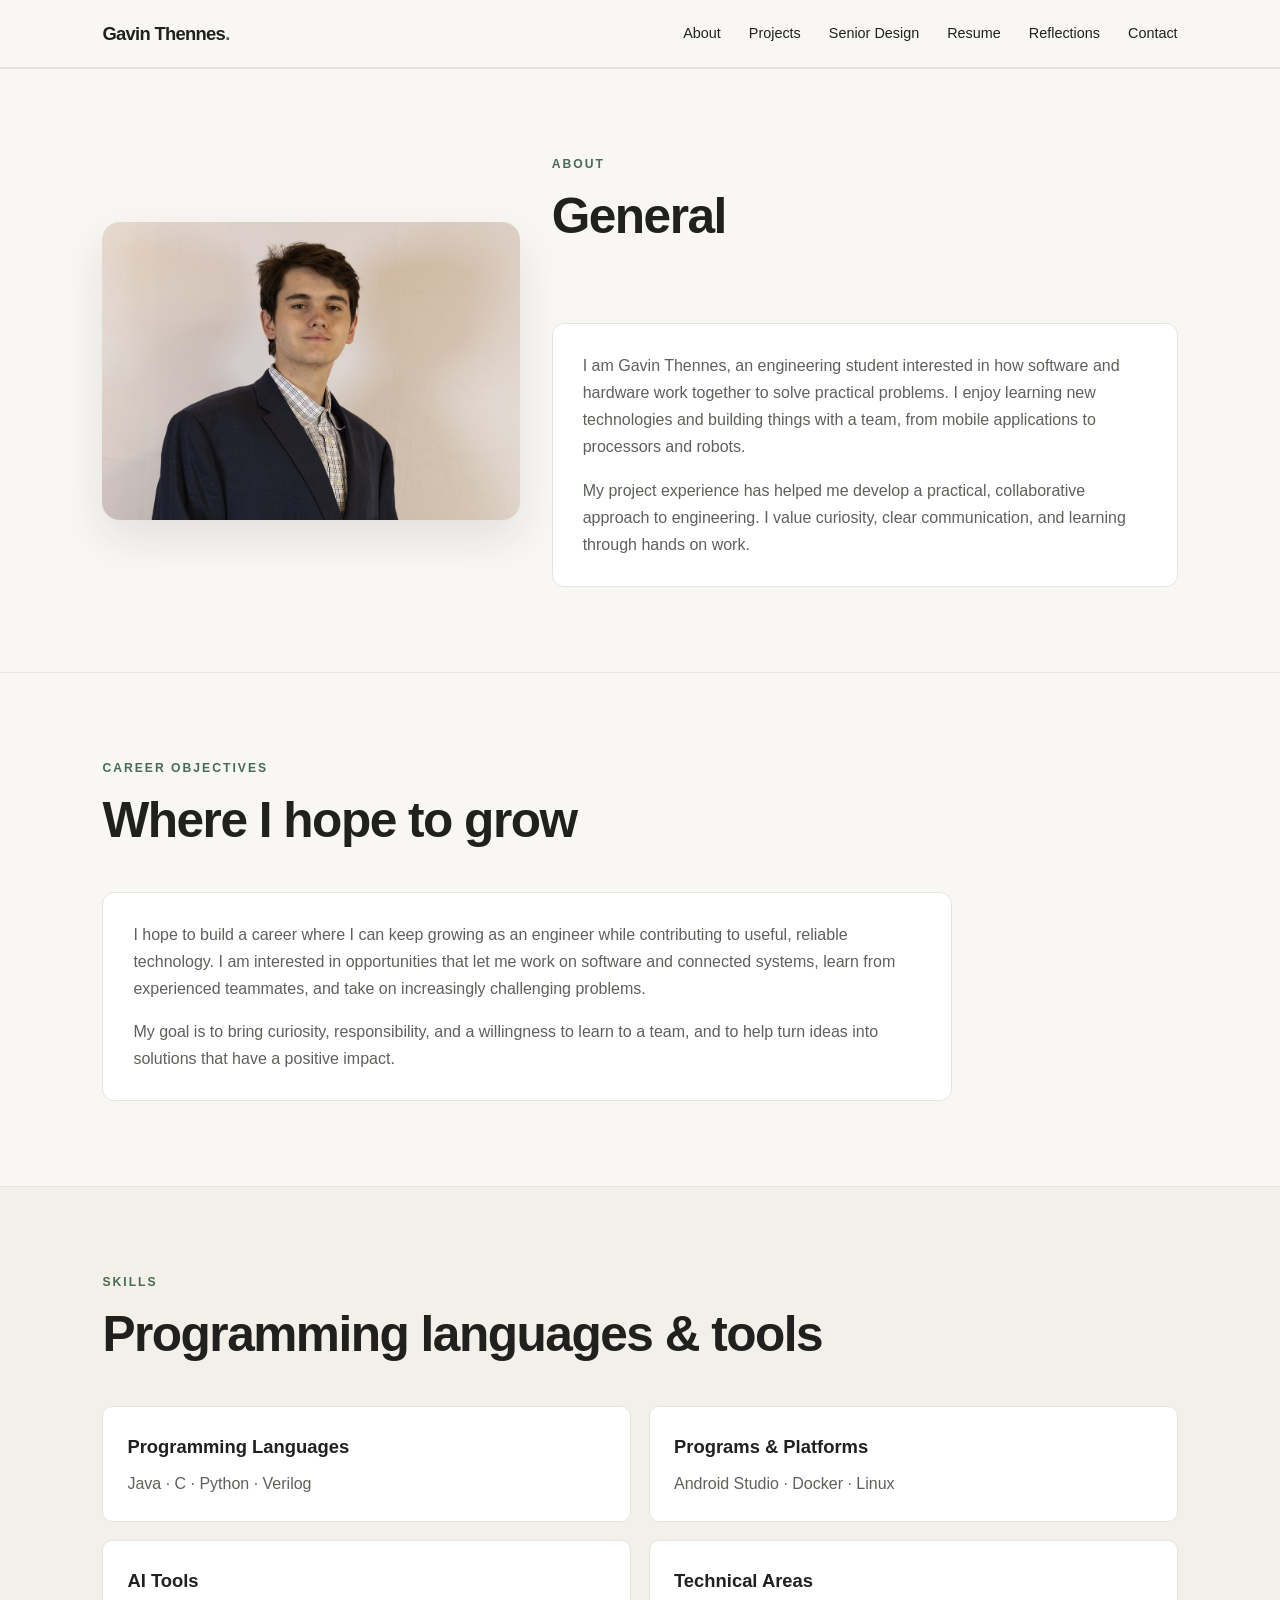
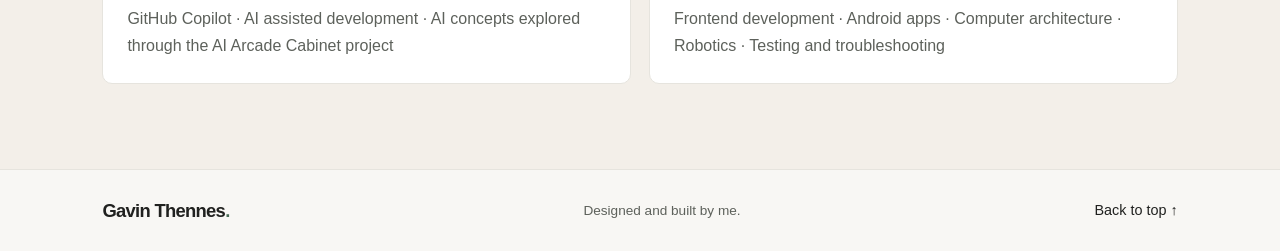
==== about.html @ 058e00fd "first commit" ====
<!DOCTYPE html>
<html lang="en">
<head>
  <meta charset="UTF-8">
  <meta name="viewport" content="width=device-width, initial-scale=1.0">
  <title>About | Gavin Thennes</title>
  <link rel="stylesheet" href="style.css">
</head>
<body>
  <header class="navbar">
    <a class="logo" href="index.html">Gavin Thennes<span>.</span></a>
    <nav aria-label="Main navigation">
      <a href="about.html">About</a>
      <a href="projects.html">Projects</a>
      <a href="senior-design.html">Senior Design</a>
      <a href="resume.html">Resume</a>
      <a href="reflections.html">Reflections</a>
      <a href="contact.html">Contact</a>
    </nav>
  </header>

  <main>
    <section class="section">
      <div class="about-layout">
        <div class="about-portrait">
          <img src="assets/NA1A6889.jpg" alt="Portrait of Gavin Thennes" />
        </div>
        <div class="about-copy">
          <div class="section-heading">
            <div>
              <p class="eyebrow">About</p>
              <h2>General</h2>
            </div>
          </div>
          <div class="narrative-box">
            <p>
              I am Gavin Thennes, an engineering student interested in how software and hardware
              work together to solve practical problems. I enjoy learning new technologies and
              building things with a team, from mobile applications to processors and robots.
            </p>
            <p>
              My project experience has helped me develop a practical, collaborative approach to
              engineering. I value curiosity, clear communication, and learning through hands on work.
            </p>
          </div>
        </div>
      </div>
    </section>

    <section class="section about-objective">
      <p class="eyebrow">Career Objectives</p>
      <h2>Where I hope to grow</h2>
      <div class="narrative-box">
        <p>
          I hope to build a career where I can keep growing as an engineer while contributing to
          useful, reliable technology. I am interested in opportunities that let me work on
          software and connected systems, learn from experienced teammates, and take on increasingly
          challenging problems.
        </p>
        <p>
          My goal is to bring curiosity, responsibility, and a willingness to learn to a team, and
          to help turn ideas into solutions that have a positive impact.
        </p>
      </div>
    </section>

    <section class="section about-skills">
      <p class="eyebrow">Skills</p>
      <h2>Programming languages &amp; tools</h2>
      <div class="about-skills-grid">
        <article class="about-skill-card">
          <h3>Programming Languages</h3>
          <p>Java · C · Python · Verilog</p>
        </article>
        <article class="about-skill-card">
          <h3>Programs &amp; Platforms</h3>
          <p>Android Studio · Docker · Linux</p>
        </article>
        <article class="about-skill-card">
          <h3>AI Tools</h3>
          <p>GitHub Copilot · AI assisted development · AI concepts explored through the AI Arcade Cabinet project</p>
        </article>
        <article class="about-skill-card">
          <h3>Technical Areas</h3>
          <p>Frontend development · Android apps · Computer architecture · Robotics · Testing and troubleshooting</p>
        </article>
      </div>
    </section>
  </main>

  <footer>
    <a class="logo" href="index.html">Gavin Thennes<span>.</span></a>
    <p>Designed and built by me.</p>
    <a href="index.html">Back to top ↑</a>
  </footer>
</body>
</html>
---- style.css ----
/* Personal portfolio — cream and green theme */

:root {
  --background: #f8f7f4;
  --surface: #ffffff;
  --text: #20211f;
  --muted: #5d615b;
  --accent: #476b55;
  --accent-strong: #314d3d;
  --border: #e6e4de;
  --soft-green: #e9eee7;
  --soft-ivory: #f3efe9;
}

* {
  box-sizing: border-box;
}

html {
  scroll-behavior: smooth;
  scroll-padding-top: 90px;
}

body {
  margin: 0;
  background: var(--background);
  color: var(--text);
  font-family: Arial, Helvetica, sans-serif;
  line-height: 1.7;
}

a {
  color: inherit;
  text-decoration: none;
}

a:focus-visible {
  outline: 3px solid var(--accent);
  outline-offset: 4px;
}

img {
  max-width: 100%;
}

.navbar {
  position: sticky;
  top: 0;
  z-index: 10;
  display: flex;
  justify-content: space-between;
  align-items: center;
  gap: 20px;
  padding: 18px 8%;
  background: rgb(248 247 244 / 94%);
  border-bottom: 1px solid var(--border);
  backdrop-filter: blur(12px);
}

.logo {
  font-size: 1.15rem;
  font-weight: 800;
  letter-spacing: -0.7px;
  white-space: nowrap;
}

.logo span {
  color: var(--accent);
}

nav {
  display: flex;
  gap: 28px;
  flex-wrap: wrap;
}

nav a,
footer a {
  font-size: 0.9rem;
}

nav a:hover,
footer a:hover {
  color: var(--accent);
}

.hero {
  max-width: 1200px;
  min-height: 570px;
  margin: auto;
  padding: 110px 8% 85px;
}

.hero-content {
  display: block;
}

.hero-copy {
  max-width: 850px;
}

.about-layout {
  display: grid;
  grid-template-columns: 0.8fr 1.2fr;
  gap: 32px;
  align-items: center;
}

.about-portrait {
  display: flex;
  justify-content: center;
  align-items: center;
}

.about-portrait img {
  display: block;
  width: min(100%, 430px);
  max-height: 640px;
  object-fit: cover;
  border-radius: 18px;
  box-shadow: 0 18px 45px rgb(32 33 31 / 10%);
}

.about-copy {
  width: 100%;
}

.about-objective .narrative-box {
  max-width: 850px;
}

.about-skills {
  background: var(--soft-ivory);
}

.about-skills-grid {
  display: grid;
  grid-template-columns: repeat(2, minmax(0, 1fr));
  gap: 18px;
  margin-top: 28px;
}

.about-skill-card {
  padding: 24px;
  border: 1px solid var(--border);
  border-radius: 10px;
  background: var(--surface);
}

.about-skill-card h3 {
  margin-bottom: 8px;
  font-size: 1.15rem;
}

.about-skill-card p {
  margin-bottom: 0;
  color: var(--muted);
}

.eyebrow {
  color: var(--accent);
  font-size: 0.76rem;
  font-weight: 700;
  letter-spacing: 2px;
  text-transform: uppercase;
}

h1,
h2,
h3,
h4,
p,
ul {
  margin-top: 0;
}

h1 {
  margin: 22px 0;
  font-size: clamp(3rem, 7vw, 5.7rem);
  line-height: 1.08;
  letter-spacing: -4px;
}

h2 {
  font-size: clamp(2rem, 4vw, 3.1rem);
  line-height: 1.2;
  letter-spacing: -1.5px;
}

h1 span {
  color: var(--accent);
}

.intro {
  max-width: 610px;
  color: var(--muted);
  font-size: 1.08rem;
}

.contact-inline {
  display: flex;
  flex-wrap: wrap;
  gap: 18px;
  margin: 26px 0 0;
  padding: 0;
  list-style: none;
  color: var(--muted);
  font-size: 0.96rem;
}

.hero-actions {
  display: flex;
  flex-wrap: wrap;
  gap: 12px;
  margin-top: 30px;
}

.button {
  display: inline-block;
  padding: 12px 20px;
  border: 1px solid var(--accent);
  border-radius: 5px;
  transition: transform 0.2s ease, background 0.2s ease;
}

.button:hover {
  transform: translateY(-2px);
}

.primary {
  background: var(--accent);
  color: #ffffff;
}

.primary:hover {
  background: var(--accent-strong);
}

.secondary {
  background: transparent;
}

.section {
  padding: 85px 8%;
  border-top: 1px solid var(--border);
  scroll-margin-top: 90px;
}

.section-heading {
  display: flex;
  justify-content: space-between;
  align-items: end;
  gap: 20px;
  margin-bottom: 35px;
}

.card-links {
  display: grid;
  grid-template-columns: repeat(3, minmax(0, 1fr));
  gap: 22px;
}

.mini-link {
  display: flex;
  flex-direction: column;
  gap: 10px;
  min-height: 180px;
  padding: 24px;
  border: 1px solid var(--border);
  border-radius: 12px;
  background: var(--surface);
  transition: transform 0.2s ease, box-shadow 0.2s ease;
}

.mini-link:hover {
  transform: translateY(-4px);
  box-shadow: 0 12px 30px rgb(32 33 31 / 7%);
}

.mini-link span {
  color: var(--accent);
  font-size: 0.75rem;
  font-weight: 700;
  letter-spacing: 1px;
}

.mini-link strong {
  font-size: 1.4rem;
  color: var(--text);
}

.mini-link small {
  margin-top: auto;
  color: var(--muted);
  line-height: 1.5;
}

.narrative-box {
  padding: 28px 30px;
  border: 1px solid var(--border);
  border-radius: 12px;
  background: var(--surface);
  color: var(--muted);
}

.narrative-box p:last-child {
  margin-bottom: 0;
}

.feature-project {
  margin-bottom: 32px;
  padding: 28px;
  border: 1px solid var(--border);
  border-radius: 12px;
  background: #fcfbf9;
}

.project-page-link {
  display: block;
  color: inherit;
  transition: transform 0.2s ease, box-shadow 0.2s ease;
}

.project-page-link:hover {
  transform: translateY(-3px);
  box-shadow: 0 12px 30px rgb(32 33 31 / 7%);
}

.project-page-link > p {
  margin-bottom: 0;
  color: var(--muted);
}

.feature-project-header {
  margin-bottom: 18px;
}

.feature-project h3 {
  margin: 8px 0 0;
  font-size: clamp(1.7rem, 3vw, 2.4rem);
  letter-spacing: -1px;
}

.feature-grid {
  display: grid;
  grid-template-columns: repeat(2, minmax(0, 1fr));
  gap: 28px;
  color: var(--muted);
}

.document-links {
  display: grid;
  gap: 6px;
  margin: -10px 0 18px;
  padding-left: 20px;
}

.document-links a {
  color: var(--accent);
  font-weight: 700;
}

.project-type {
  color: var(--accent);
  font-size: 0.7rem;
  font-weight: 700;
  letter-spacing: 1px;
  text-transform: uppercase;
}

.project-grid {
  display: grid;
  grid-template-columns: repeat(2, minmax(0, 1fr));
  gap: 22px;
}

.project-card {
  display: flex;
  flex-direction: column;
  overflow: hidden;
  background: var(--surface);
  border: 1px solid var(--border);
  border-radius: 8px;
  transition: transform 0.2s ease, box-shadow 0.2s ease;
}

.project-card-featured {
  grid-column: 1 / -1;
  display: grid;
  grid-template-columns: minmax(220px, 0.75fr) minmax(0, 1.25fr);
}

.project-card-featured .project-art {
  min-height: 100%;
}

.project-card-featured .project-info {
  padding: 32px;
}

.project-card:hover {
  transform: translateY(-5px);
  box-shadow: 0 12px 30px rgb(32 33 31 / 7%);
}

.project-art {
  position: relative;
  display: flex;
  justify-content: space-between;
  align-items: flex-start;
  min-height: 190px;
  padding: 22px;
  overflow: hidden;
}

.project-art > span:first-child {
  font-size: 0.72rem;
  font-weight: 700;
  letter-spacing: 1.5px;
}

.art-one {
  background: #e1e8df;
  color: #365440;
}

.art-two {
  background: #e9e3d8;
  color: #655542;
}

.art-three {
  background: #dfe6ed;
  color: #3e5368;
}

.art-symbol {
  position: absolute;
  right: 22px;
  bottom: -22px;
  font-size: 6rem;
  font-weight: 800;
  line-height: 1.2;
  opacity: 0.18;
}

.project-info {
  display: flex;
  flex: 1;
  flex-direction: column;
  padding: 24px;
  color: var(--muted);
}

.project-info h3 {
  margin: 0 0 12px;
  font-size: 1.35rem;
  line-height: 1.35;
  color: var(--text);
}

.project-info p {
  font-size: 0.93rem;
}

.project-info strong {
  color: var(--text);
}

.tags {
  display: flex;
  flex-wrap: wrap;
  gap: 7px;
  margin: 10px 0 14px;
}

.tags span {
  padding: 4px 9px;
  border: 1px solid var(--border);
  border-radius: 4px;
  background: #faf9f6;
  color: #555950;
  font-size: 0.74rem;
}

.project-info a,
.feature-grid a {
  margin-top: auto;
  padding-top: 8px;
  color: var(--accent);
  font-size: 0.85rem;
  font-weight: 700;
}

.experience-list {
  display: grid;
  gap: 24px;
}

.experience-item {
  padding: 28px;
  border: 1px solid var(--border);
  border-radius: 12px;
  background: var(--surface);
}

.experience-meta {
  display: flex;
  justify-content: space-between;
  gap: 16px;
  margin-bottom: 12px;
  color: var(--accent);
  font-size: 0.8rem;
  font-weight: 700;
  letter-spacing: 0.08em;
  text-transform: uppercase;
}

.experience-item h3 {
  margin-bottom: 12px;
  font-size: 1.7rem;
}

.experience-item ul,
.resume-columns ul {
  padding-left: 18px;
  color: var(--muted);
}

.mini-grid {
  display: grid;
  grid-template-columns: repeat(2, minmax(0, 1fr));
  gap: 20px;
  margin: 24px 0;
}

.mini-grid h4 {
  margin-bottom: 8px;
  font-size: 1rem;
}

.mini-grid p {
  margin-bottom: 0;
  color: var(--muted);
}

.senior-design-link {
  margin-top: 32px;
}

.senior-design-photo {
  display: block;
  width: 100%;
  max-height: 520px;
  margin: 0 auto 28px;
  border: 1px solid var(--border);
  border-radius: 12px;
  background: var(--surface);
  object-fit: contain;
}

.senior-design-thumbnail {
  display: block;
  width: 100%;
  max-height: 280px;
  margin-bottom: 24px;
  border-radius: 8px;
  object-fit: cover;
  object-position: center 58%;
}

.resume-viewer {
  margin-top: 24px;
  border: 1px solid var(--border);
  border-radius: 12px;
  overflow: hidden;
  background: var(--surface);
}

.resume-viewer embed {
  display: block;
  width: 100%;
  height: min(1100px, 85vh);
  min-height: 560px;
}

.resume-cta {
  margin-top: 24px;
}

.reflections {
  background: var(--soft-ivory);
}

.reflection-grid {
  display: grid;
  grid-template-columns: repeat(2, minmax(0, 1fr));
  gap: 22px;
  margin-top: 24px;
}

.reflection-card {
  padding: 24px;
  border: 1px solid var(--border);
  border-radius: 10px;
  background: var(--surface);
}

.reflection-card p {
  color: var(--muted);
}

.ethic-section {
  background: #f3f6f2;
}

.comments blockquote {
  margin: 0;
  padding: 28px 32px;
  border-left: 4px solid var(--accent);
  background: var(--surface);
  color: var(--muted);
  font-size: 1.05rem;
  line-height: 1.8;
}

.contact {
  padding: 90px 8%;
  background: var(--soft-green);
  text-align: center;
  scroll-margin-top: 90px;
}

.contact > p:not(.eyebrow) {
  max-width: 600px;
  margin-right: auto;
  margin-left: auto;
  color: var(--muted);
}

.contact-links {
  display: flex;
  justify-content: center;
  flex-wrap: wrap;
  gap: 12px;
  margin-top: 28px;
}

footer {
  display: flex;
  justify-content: space-between;
  align-items: center;
  gap: 16px;
  padding: 25px 8%;
  border-top: 1px solid var(--border);
}

footer p {
  margin: 0;
  color: var(--muted);
  font-size: 0.85rem;
}

@media (max-width: 900px) {
  .feature-grid,
  .about-skills-grid,
  .resume-columns,
  .reflection-grid,
  .mini-grid {
    grid-template-columns: 1fr;
  }
}

@media (max-width: 760px) {
  .navbar {
    padding: 16px 5%;
    flex-wrap: wrap;
    gap: 14px;
  }

  nav {
    gap: 15px;
    flex-wrap: wrap;
  }

  nav a {
    font-size: 0.82rem;
  }

  .hero {
    min-height: auto;
    padding: 85px 6%;
  }

  h1 {
    letter-spacing: -2px;
  }

  .section {
    padding: 65px 6%;
  }

  .section-heading {
    align-items: flex-start;
    flex-direction: column;
  }

  .about-layout {
    grid-template-columns: 1fr;
  }

  .about-portrait img {
    width: min(100%, 360px);
  }

  .project-grid {
    grid-template-columns: 1fr;
  }

  .project-card-featured {
    grid-template-columns: 1fr;
  }

  .project-card:last-child {
    grid-column: auto;
  }

  .project-art {
    min-height: 170px;
  }

  .contact {
    padding: 70px 6%;
  }

  .contact-links {
    align-items: stretch;
    flex-direction: column;
    max-width: 260px;
    margin-right: auto;
    margin-left: auto;
  }

  .contact-links .button {
    text-align: center;
  }

  footer {
    padding: 24px 6%;
    flex-wrap: wrap;
  }
}

@media (prefers-reduced-motion: reduce) {
  html {
    scroll-behavior: auto;
  }

  *,
  *::before,
  *::after {
    transition-duration: 0.01ms !important;
    animation-duration: 0.01ms !important;
    animation-iteration-count: 1 !important;
  }
}
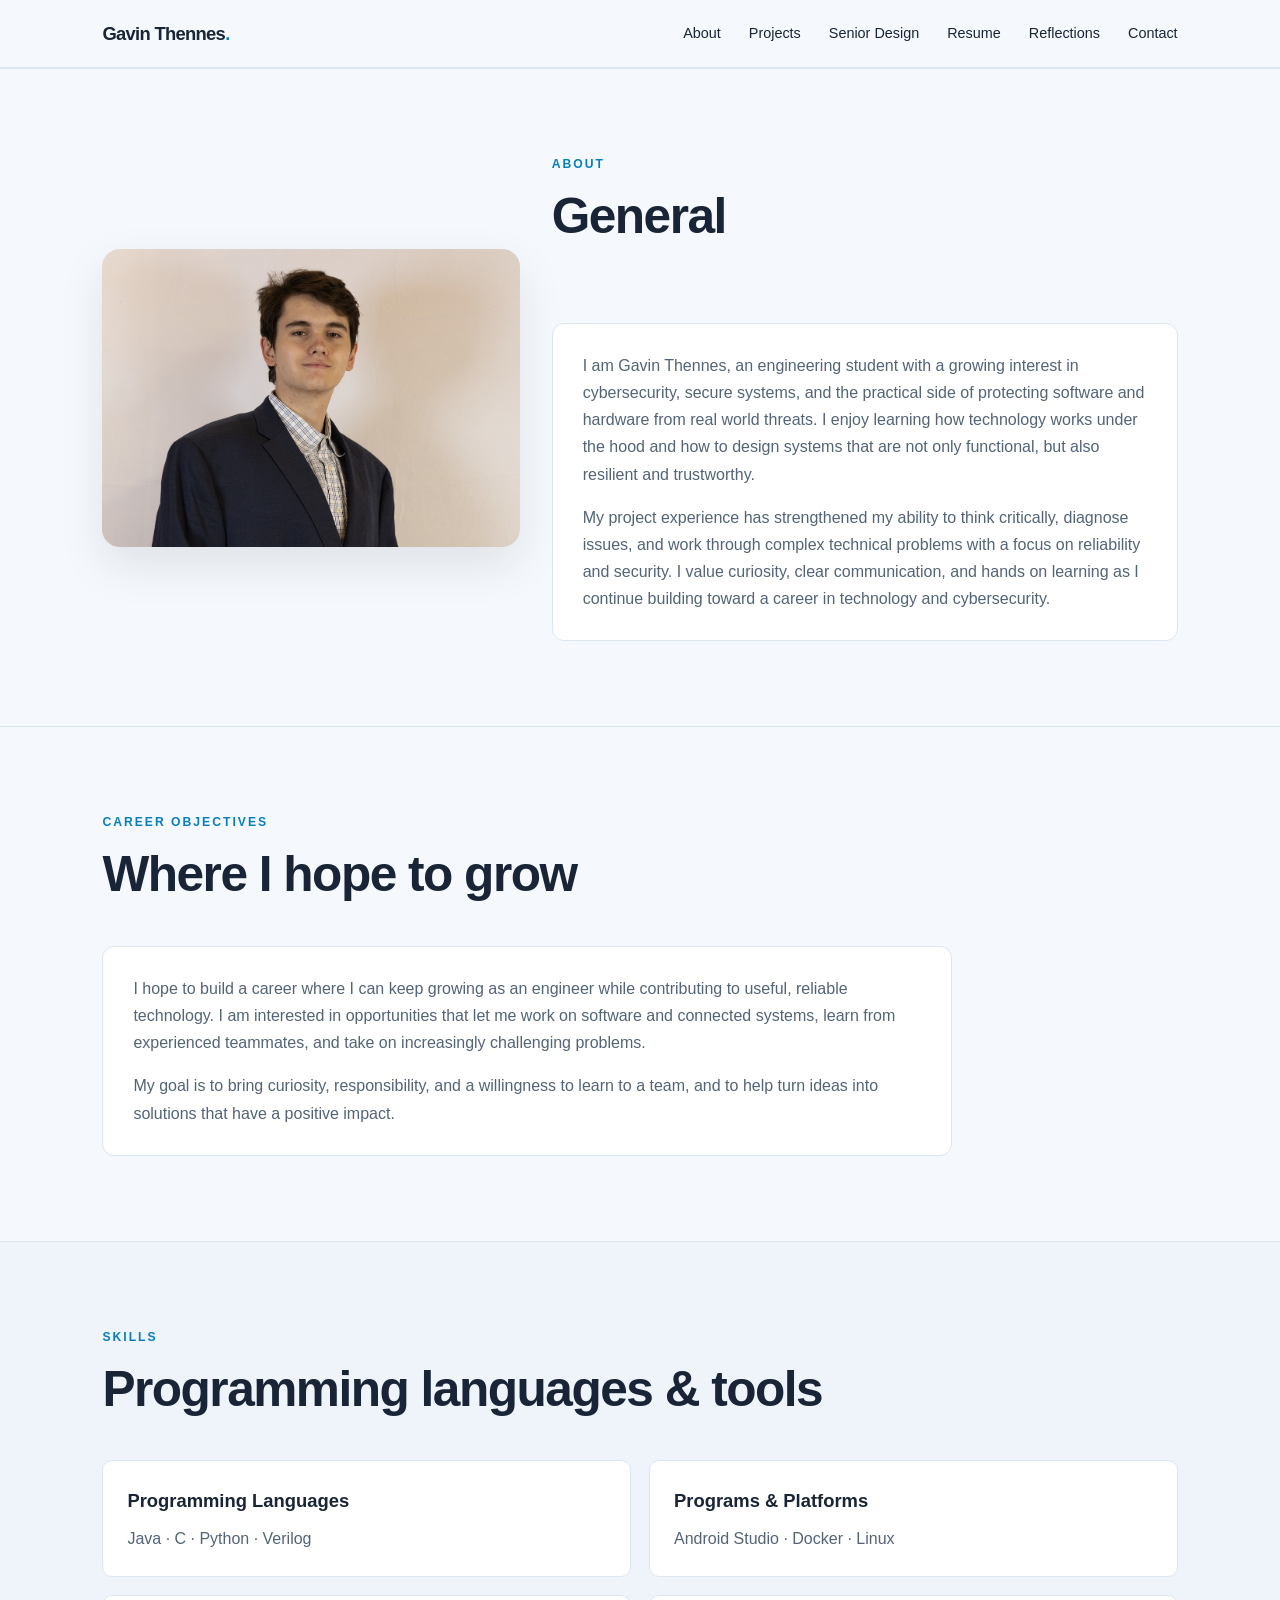
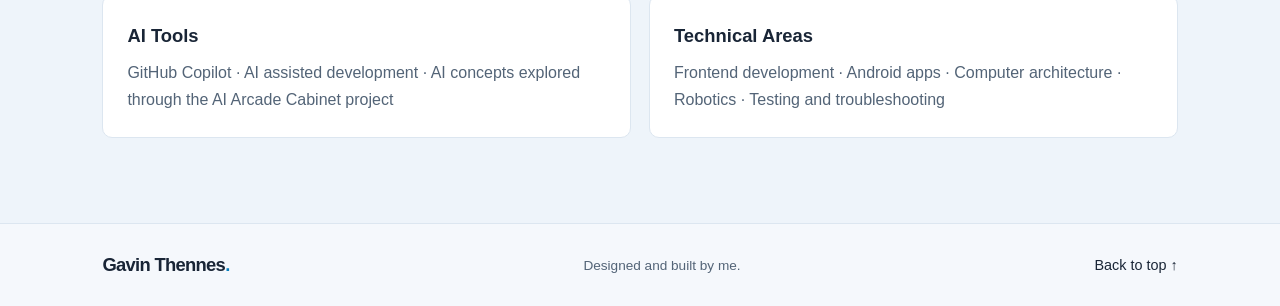
==== commit 51a2a3a9: "animations and such" ====
--- a/about.html
+++ b/about.html
@@ -4,6 +4,7 @@
   <meta charset="UTF-8">
   <meta name="viewport" content="width=device-width, initial-scale=1.0">
   <title>About | Gavin Thennes</title>
+  <script src="page-transitions.js"></script>
   <link rel="stylesheet" href="style.css">
 </head>
 <body>
@@ -34,13 +35,16 @@
           </div>
           <div class="narrative-box">
             <p>
-              I am Gavin Thennes, an engineering student interested in how software and hardware
-              work together to solve practical problems. I enjoy learning new technologies and
-              building things with a team, from mobile applications to processors and robots.
+              I am Gavin Thennes, an engineering student with a growing interest in cybersecurity,
+              secure systems, and the practical side of protecting software and hardware from real
+              world threats. I enjoy learning how technology works under the hood and how to design
+              systems that are not only functional, but also resilient and trustworthy.
             </p>
             <p>
-              My project experience has helped me develop a practical, collaborative approach to
-              engineering. I value curiosity, clear communication, and learning through hands on work.
+              My project experience has strengthened my ability to think critically, diagnose issues,
+              and work through complex technical problems with a focus on reliability and security.
+              I value curiosity, clear communication, and hands on learning as I continue building
+              toward a career in technology and cybersecurity.
             </p>
           </div>
         </div>
--- a/style.css
+++ b/style.css
@@ -1,15 +1,60 @@
-/* Personal portfolio — cream and green theme */
+/* Personal portfolio — blue and cool-neutral theme */
 
 :root {
-  --background: #f8f7f4;
+  --background: #f5f8fc;
   --surface: #ffffff;
-  --text: #20211f;
-  --muted: #5d615b;
-  --accent: #476b55;
-  --accent-strong: #314d3d;
-  --border: #e6e4de;
-  --soft-green: #e9eee7;
-  --soft-ivory: #f3efe9;
+  --text: #192536;
+  --muted: #536477;
+  --accent: #087fbd;
+  --accent-strong: #075f91;
+  --border: #dce6f0;
+  --soft-blue: #e8f3fb;
+  --soft-surface: #eef4fa;
+}
+
+html[data-navigation-transition] {
+  overflow-x: clip;
+}
+
+html[data-page-direction="right"] {
+  --page-exit-x: -40%;
+  --page-exit-rotation: 5deg;
+  --page-exit-x-reduced: -20%;
+  --page-enter-x: 100%;
+  --page-enter-rotation: -6deg;
+}
+
+html[data-page-direction="left"] {
+  --page-exit-x: 40%;
+  --page-exit-rotation: -5deg;
+  --page-exit-x-reduced: 20%;
+  --page-enter-x: -100%;
+  --page-enter-rotation: 6deg;
+}
+
+html {
+  --page-depth: -240px;
+  --page-scale: 0.8;
+  --page-enter-depth: -180px;
+  --page-enter-scale: 0.88;
+}
+
+html[data-navigation-motion="reduced"] {
+  --page-exit-x: var(--page-exit-x-reduced);
+  --page-exit-rotation: 0deg;
+  --page-depth: -100px;
+  --page-scale: 0.92;
+  --page-enter-depth: -40px;
+  --page-enter-rotation: 0deg;
+  --page-enter-scale: 0.97;
+}
+
+html[data-navigation-transition="leaving"] body {
+  animation: page-recede 520ms cubic-bezier(0.22, 0.72, 0.24, 1) both;
+}
+
+html[data-navigation-transition="entering"] body {
+  animation: page-enter 760ms cubic-bezier(0.22, 0.72, 0.24, 1) both;
 }
 
 * {
@@ -34,6 +79,11 @@
   text-decoration: none;
 }
 
+a[aria-disabled="true"] {
+  cursor: wait;
+  opacity: 0.65;
+}
+
 a:focus-visible {
   outline: 3px solid var(--accent);
   outline-offset: 4px;
@@ -52,7 +102,7 @@
   align-items: center;
   gap: 20px;
   padding: 18px 8%;
-  background: rgb(248 247 244 / 94%);
+  background: rgb(245 248 252 / 94%);
   border-bottom: 1px solid var(--border);
   backdrop-filter: blur(12px);
 }
@@ -77,6 +127,7 @@
 nav a,
 footer a {
   font-size: 0.9rem;
+  transition: color 220ms ease;
 }
 
 nav a:hover,
@@ -85,18 +136,91 @@
 }
 
 .hero {
+  position: relative;
+  isolation: isolate;
+  overflow: hidden;
+  max-width: none;
+  min-height: 570px;
+  padding: 110px 0 85px;
+  background: #03162f;
+}
+
+.circuit-board {
+  position: absolute;
+  z-index: -1;
+  inset: 0;
+  opacity: 1;
+  pointer-events: none;
+}
+
+.circuit-board svg {
+  display: block;
+  width: 100%;
+  height: 100%;
+}
+
+.hero-content {
+  position: relative;
+  display: block;
   max-width: 1200px;
-  min-height: 570px;
   margin: auto;
-  padding: 110px 8% 85px;
-}
-
-.hero-content {
-  display: block;
+  padding: 0 8%;
 }
 
 .hero-copy {
   max-width: 850px;
+}
+
+.hero .eyebrow,
+.hero .intro,
+.hero .contact-inline {
+  color: #d2e6f7;
+}
+
+.hero h1 {
+  color: #f4f9ff;
+}
+
+.hero h1 span {
+  color: #42caff;
+}
+
+.hero .secondary {
+  color: #f4f9ff;
+  border-color: #9ac7e6;
+}
+
+.hero .secondary:hover {
+  background: rgb(255 255 255 / 10%);
+}
+
+.hero .primary {
+  background: var(--accent);
+  border-color: #20b9ef;
+}
+
+.hero .primary:hover {
+  background: var(--accent-strong);
+}
+
+.hero-copy > * {
+  animation: hero-enter 700ms cubic-bezier(0.16, 1, 0.3, 1) both;
+}
+
+.hero-copy > :nth-child(2) {
+  animation-delay: 70ms;
+}
+
+.hero-copy > :nth-child(3) {
+  animation-delay: 140ms;
+}
+
+.hero-copy > :nth-child(4) {
+  animation-delay: 210ms;
+}
+
+.hero-copy > :nth-child(5) {
+  animation-delay: 280ms;
 }
 
 .about-layout {
@@ -130,7 +254,7 @@
 }
 
 .about-skills {
-  background: var(--soft-ivory);
+  background: var(--soft-surface);
 }
 
 .about-skills-grid {
@@ -220,11 +344,13 @@
   padding: 12px 20px;
   border: 1px solid var(--accent);
   border-radius: 5px;
-  transition: transform 0.2s ease, background 0.2s ease;
+  transition: transform 260ms cubic-bezier(0.2, 0.8, 0.2, 1),
+    background 260ms ease, box-shadow 260ms ease;
 }
 
 .button:hover {
   transform: translateY(-2px);
+  box-shadow: 0 8px 20px rgb(8 127 189 / 20%);
 }
 
 .primary {
@@ -269,12 +395,14 @@
   border: 1px solid var(--border);
   border-radius: 12px;
   background: var(--surface);
-  transition: transform 0.2s ease, box-shadow 0.2s ease;
+  transition: transform 320ms cubic-bezier(0.2, 0.8, 0.2, 1),
+    box-shadow 320ms ease, border-color 320ms ease;
 }
 
 .mini-link:hover {
   transform: translateY(-4px);
   box-shadow: 0 12px 30px rgb(32 33 31 / 7%);
+  border-color: #9bc8e7;
 }
 
 .mini-link span {
@@ -312,13 +440,14 @@
   padding: 28px;
   border: 1px solid var(--border);
   border-radius: 12px;
-  background: #fcfbf9;
+  background: #f8fbfe;
 }
 
 .project-page-link {
   display: block;
   color: inherit;
-  transition: transform 0.2s ease, box-shadow 0.2s ease;
+  transition: transform 320ms cubic-bezier(0.2, 0.8, 0.2, 1),
+    box-shadow 320ms ease, border-color 320ms ease;
 }
 
 .project-page-link:hover {
@@ -381,7 +510,8 @@
   background: var(--surface);
   border: 1px solid var(--border);
   border-radius: 8px;
-  transition: transform 0.2s ease, box-shadow 0.2s ease;
+  transition: transform 320ms cubic-bezier(0.2, 0.8, 0.2, 1),
+    box-shadow 320ms ease, border-color 320ms ease;
 }
 
 .project-card-featured {
@@ -401,6 +531,15 @@
 .project-card:hover {
   transform: translateY(-5px);
   box-shadow: 0 12px 30px rgb(32 33 31 / 7%);
+  border-color: #9bc8e7;
+}
+
+.project-art > * {
+  transition: transform 420ms cubic-bezier(0.2, 0.8, 0.2, 1);
+}
+
+.project-card:hover .art-symbol {
+  transform: scale(1.12) rotate(-4deg);
 }
 
 .project-art {
@@ -420,18 +559,18 @@
 }
 
 .art-one {
-  background: #e1e8df;
-  color: #365440;
+  background: #dcecff;
+  color: #145b99;
 }
 
 .art-two {
-  background: #e9e3d8;
-  color: #655542;
+  background: #e2f2fb;
+  color: #1c648e;
 }
 
 .art-three {
-  background: #dfe6ed;
-  color: #3e5368;
+  background: #e3eaf8;
+  color: #384e85;
 }
 
 .art-symbol {
@@ -478,8 +617,8 @@
   padding: 4px 9px;
   border: 1px solid var(--border);
   border-radius: 4px;
-  background: #faf9f6;
-  color: #555950;
+  background: #f2f7fc;
+  color: #3e5871;
   font-size: 0.74rem;
 }
 
@@ -557,6 +696,12 @@
   border-radius: 12px;
   background: var(--surface);
   object-fit: contain;
+  transition: box-shadow 320ms ease, border-color 320ms ease;
+}
+
+.senior-design-photo:hover {
+  border-color: #9bc8e7;
+  box-shadow: 0 16px 38px rgb(8 73 127 / 14%);
 }
 
 .senior-design-thumbnail {
@@ -589,7 +734,7 @@
 }
 
 .reflections {
-  background: var(--soft-ivory);
+  background: var(--soft-surface);
 }
 
 .reflection-grid {
@@ -604,6 +749,14 @@
   border: 1px solid var(--border);
   border-radius: 10px;
   background: var(--surface);
+  transition: transform 320ms cubic-bezier(0.2, 0.8, 0.2, 1),
+    box-shadow 320ms ease, border-color 320ms ease;
+}
+
+.reflection-card:hover {
+  transform: translateY(-4px);
+  border-color: #9bc8e7;
+  box-shadow: 0 12px 30px rgb(32 33 31 / 7%);
 }
 
 .reflection-card p {
@@ -611,7 +764,7 @@
 }
 
 .ethic-section {
-  background: #f3f6f2;
+  background: #f0f6fb;
 }
 
 .comments blockquote {
@@ -626,7 +779,7 @@
 
 .contact {
   padding: 90px 8%;
-  background: var(--soft-green);
+  background: var(--soft-blue);
   text-align: center;
   scroll-margin-top: 90px;
 }
@@ -644,6 +797,17 @@
   flex-wrap: wrap;
   gap: 12px;
   margin-top: 28px;
+}
+
+.about-skill-card {
+  transition: transform 320ms cubic-bezier(0.2, 0.8, 0.2, 1),
+    box-shadow 320ms ease, border-color 320ms ease;
+}
+
+.about-skill-card:hover {
+  transform: translateY(-3px);
+  border-color: #9bc8e7;
+  box-shadow: 0 10px 24px rgb(32 33 31 / 6%);
 }
 
 footer {
@@ -659,6 +823,81 @@
   margin: 0;
   color: var(--muted);
   font-size: 0.85rem;
+}
+
+@supports (animation-timeline: view()) {
+  .mini-link,
+  .project-card,
+  .reflection-card,
+  .about-skill-card,
+  .experience-item {
+    animation: card-enter 1ms linear both;
+    animation-timeline: view();
+    animation-range: entry 0% entry 30%;
+  }
+}
+
+@keyframes page-enter {
+  from {
+    opacity: 0.9;
+    transform: perspective(1400px) translate3d(var(--page-enter-x), 0, var(--page-enter-depth, -100px))
+      rotateY(var(--page-enter-rotation)) scale(var(--page-enter-scale, 0.82));
+  }
+
+  72% {
+    opacity: 0.9;
+    transform: perspective(1400px) translate3d(0, 0, var(--page-enter-depth, -100px))
+      rotateY(0) scale(var(--page-enter-scale, 0.88));
+  }
+
+  92% {
+    opacity: 1;
+    transform: perspective(1400px) translate3d(0, 0, 0)
+      rotateY(0) scale(1);
+  }
+
+  to {
+    opacity: 1;
+    transform: none;
+  }
+}
+
+@keyframes page-recede {
+  48% {
+    opacity: 0.86;
+    transform: perspective(1400px) translate3d(0, 0, var(--page-depth, -240px))
+      rotateY(0) scale(var(--page-scale, 0.8));
+  }
+
+  to {
+    opacity: 0.62;
+    transform: perspective(1400px) translate3d(var(--page-exit-x), 0, var(--page-depth, -220px))
+      rotateY(var(--page-exit-rotation)) scale(var(--page-scale, 0.84));
+  }
+}
+
+@keyframes hero-enter {
+  from {
+    opacity: 0;
+    translate: 0 18px;
+  }
+
+  to {
+    opacity: 1;
+    translate: 0 0;
+  }
+}
+
+@keyframes card-enter {
+  from {
+    opacity: 0;
+    translate: 0 22px;
+  }
+
+  to {
+    opacity: 1;
+    translate: 0 0;
+  }
 }
 
 @media (max-width: 900px) {
@@ -689,7 +928,11 @@
 
   .hero {
     min-height: auto;
-    padding: 85px 6%;
+    padding: 85px 0;
+  }
+
+  .hero-content {
+    padding: 0 6%;
   }
 
   h1 {
@@ -756,11 +999,46 @@
     scroll-behavior: auto;
   }
 
+  .circuit-board {
+    animation: none !important;
+    clip-path: none !important;
+  }
+
   *,
   *::before,
   *::after {
     transition-duration: 0.01ms !important;
     animation-duration: 0.01ms !important;
     animation-iteration-count: 1 !important;
-  }
-}
+    animation-timeline: auto !important;
+    translate: none !important;
+  }
+
+  html[data-navigation-transition="leaving"] body {
+    animation-name: page-recede !important;
+    animation-duration: 360ms !important;
+  }
+
+  html[data-navigation-transition="entering"] body {
+    animation-name: page-enter !important;
+    animation-duration: 600ms !important;
+  }
+}
+
+@keyframes circuit-wipe {
+  from {
+    clip-path: inset(0);
+  }
+
+  to {
+    clip-path: inset(0 0 0 100%);
+  }
+}
+
+@supports (animation-timeline: scroll()) {
+  .circuit-board {
+    animation: circuit-wipe 1s linear both;
+    animation-timeline: scroll(root block);
+    animation-range: 0px 570px;
+  }
+}
